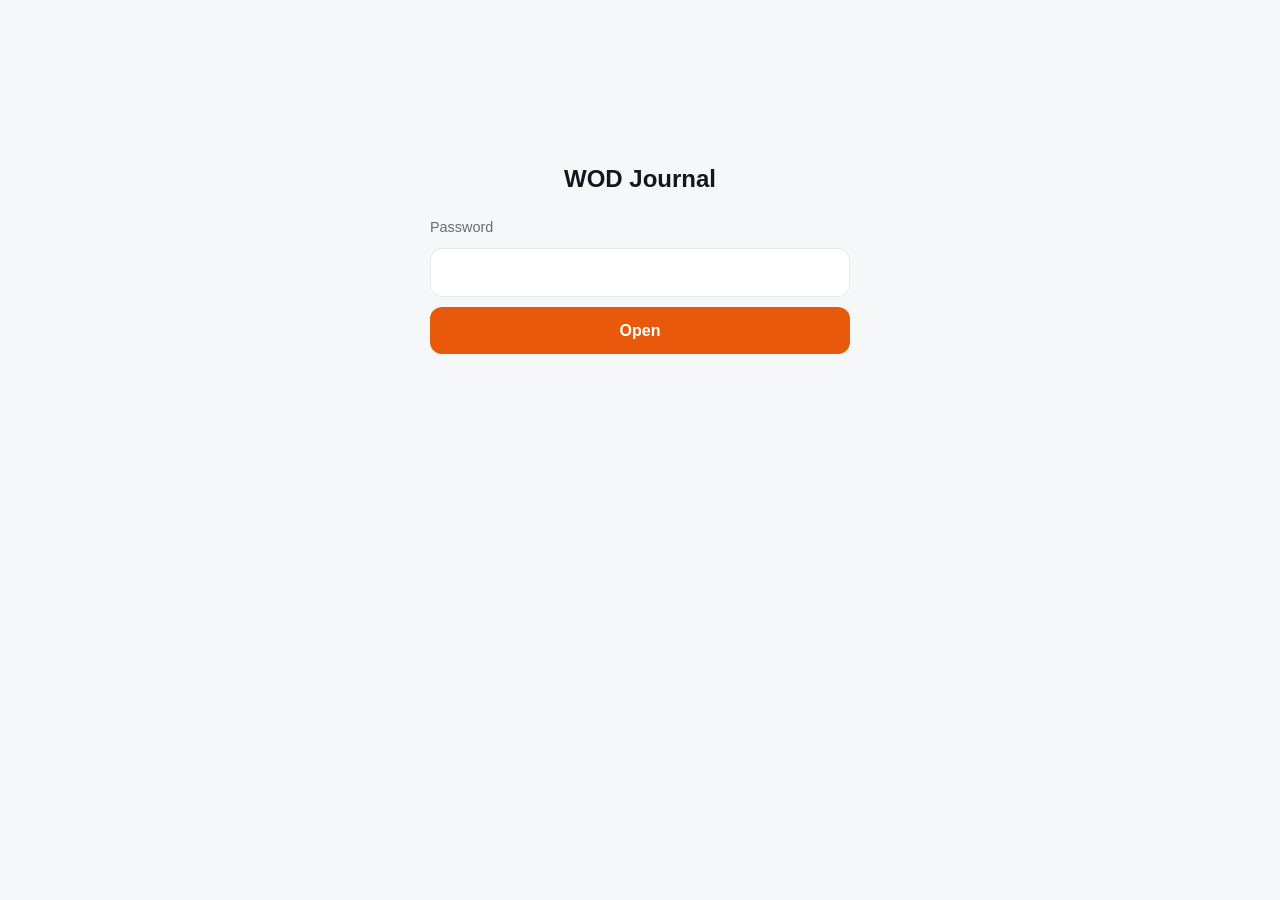
==== index.html @ a9d21684 "Add files via upload" ====
<!doctype html>
<html lang="en">
<head>
<meta charset="utf-8">
<meta name="viewport" content="width=device-width, initial-scale=1, viewport-fit=cover">
<!-- Only this site's own files; no inline code, no outside connections, no forms posting anywhere. -->
<meta http-equiv="Content-Security-Policy"
      content="default-src 'none'; script-src 'self'; style-src 'self'; connect-src 'self'; img-src 'self' data:; manifest-src 'self'; base-uri 'none'; form-action 'none'; upgrade-insecure-requests">
<meta name="referrer" content="no-referrer">
<meta name="robots" content="noindex, nofollow, noarchive, nosnippet">
<meta name="apple-mobile-web-app-capable" content="yes">
<meta name="apple-mobile-web-app-title" content="WOD Journal">
<meta name="theme-color" content="#0f1115">
<title>WOD Journal</title>
<link rel="stylesheet" href="style.css">
<script src="app.js" defer></script>
</head>
<body>
<main id="lock" class="lock">
  <h1>WOD Journal</h1>
  <form id="unlock" autocomplete="on">
    <!-- Lets iPhone Passwords file the password under one name and fill it with Face ID. -->
    <input type="text" name="username" autocomplete="username" value="wod-journal" readonly hidden>
    <label for="password">Password</label>
    <input id="password" name="password" type="password" autocomplete="current-password"
           autocapitalize="off" autocorrect="off" spellcheck="false" required>
    <button type="submit" id="open">Open</button>
    <p id="status" role="status"></p>
  </form>
</main>

<main id="journal" class="journal" hidden>
  <header class="top">
    <h1>WOD Journal</h1>
    <button type="button" id="lockBtn" class="ghost">Lock</button>
  </header>
  <section id="stats" class="stats" aria-label="This month"></section>
  <nav class="tabs" aria-label="Views">
    <button type="button" data-tab="classes" class="tab active">Classes</button>
    <button type="button" data-tab="progress" class="tab">Progress</button>
  </nav>
  <section id="classes"></section>
  <section id="progress" hidden></section>
</main>
</body>
</html>
---- style.css ----
:root {
  --bg: #f6f7f9;
  --card: #ffffff;
  --text: #15171c;
  --muted: #646b78;
  --line: #e4e7ec;
  --accent: #e8590c;
  --accent-soft: #fff1e8;
  --rest: #8a93a3;
  color-scheme: light dark;
}
@media (prefers-color-scheme: dark) {
  :root {
    --bg: #0f1115;
    --card: #181b21;
    --text: #eef0f4;
    --muted: #9aa2b1;
    --line: #2a2f38;
    --accent: #ff8a3d;
    --accent-soft: #2b1d14;
    --rest: #6f7889;
  }
}

* { box-sizing: border-box; }
html, body { margin: 0; }
body {
  background: var(--bg);
  color: var(--text);
  font: 16px/1.45 -apple-system, BlinkMacSystemFont, "Segoe UI", Roboto, sans-serif;
  padding: env(safe-area-inset-top) 16px env(safe-area-inset-bottom);
}
[hidden] { display: none !important; }
h1 { font-size: 1.5rem; margin: 0; }
h2 { font-size: 1rem; margin: 24px 0 8px; color: var(--muted); font-weight: 600; }
button {
  font: inherit; border: 0; border-radius: 12px; padding: 12px 16px;
  background: var(--accent); color: #fff; font-weight: 600;
}
button:disabled { opacity: .6; }
button.ghost { background: transparent; color: var(--accent); padding: 8px 4px; }

.lock { max-width: 420px; margin: 18vh auto 0; display: grid; gap: 20px; text-align: center; }
.lock form { display: grid; gap: 10px; text-align: left; }
.lock label { color: var(--muted); font-size: .9rem; }
.lock input {
  font: inherit; padding: 12px 14px; border-radius: 12px;
  border: 1px solid var(--line); background: var(--card); color: var(--text);
}
#status { min-height: 1.4em; color: var(--muted); margin: 0; text-align: center; }

.journal { max-width: 720px; margin: 0 auto; padding-bottom: 32px; }
.top { display: flex; align-items: center; justify-content: space-between; padding: 16px 0 8px; }

.stats { display: grid; grid-template-columns: repeat(3, 1fr); gap: 8px; }
.stat { background: var(--card); border: 1px solid var(--line); border-radius: 14px; padding: 12px; }
.stat-value { font-size: 1.4rem; font-weight: 700; }
.stat-label { color: var(--muted); font-size: .8rem; }

.tabs { display: flex; gap: 8px; margin: 16px 0 12px; }
.tab { background: var(--card); color: var(--text); border: 1px solid var(--line); padding: 8px 14px; }
.tab.active { background: var(--accent); color: #fff; border-color: var(--accent); }

.card {
  background: var(--card); border: 1px solid var(--line); border-radius: 16px;
  padding: 14px 16px; margin-bottom: 12px;
}
.card-head { list-style: none; cursor: pointer; }
.card-head::-webkit-details-marker { display: none; }
.card-title { font-weight: 700; font-size: 1.05rem; }
.card-meta { color: var(--muted); font-size: .85rem; margin-top: 2px; }

.notes { margin: 12px 0 4px; padding: 10px 12px; background: var(--accent-soft); border-radius: 12px; }
.notes p { margin: 2px 0; font-size: .92rem; overflow-wrap: anywhere; }

.rounds { list-style: none; counter-reset: round; padding: 0; margin: 12px 0 0; }
.round {
  counter-increment: round; display: grid; grid-template-columns: 74px 1fr; gap: 10px;
  padding: 10px 0; border-top: 1px solid var(--line);
}
.round-time::before { content: "Round " counter(round); display: block; font-weight: 600; font-size: .85rem; }
.round-time { color: var(--muted); font-size: .8rem; font-variant-numeric: tabular-nums; }
.sets { list-style: none; padding: 0; margin: 0; }
.set { padding: 2px 0; overflow-wrap: anywhere; }
.set.rest { color: var(--rest); font-size: .85rem; }
.garmin { display: inline-block; margin-top: 10px; color: var(--accent); font-size: .9rem; text-decoration: none; }

.rank, .bars { list-style: none; padding: 0; margin: 0; background: var(--card); border: 1px solid var(--line); border-radius: 14px; }
.rank li, .bars li { display: flex; align-items: center; gap: 10px; padding: 10px 12px; border-top: 1px solid var(--line); }
.rank li:first-child, .bars li:first-child { border-top: 0; }
.rank li span:first-child { flex: 1; }
.num { font-variant-numeric: tabular-nums; font-weight: 600; }
.bars .bar-label { width: 42%; font-size: .9rem; overflow-wrap: anywhere; }
.bars .bar { height: 10px; border-radius: 6px; background: var(--accent); flex: 0 0 auto; max-width: 40%; }
.bars .num { margin-left: auto; }
.empty { color: var(--muted); }
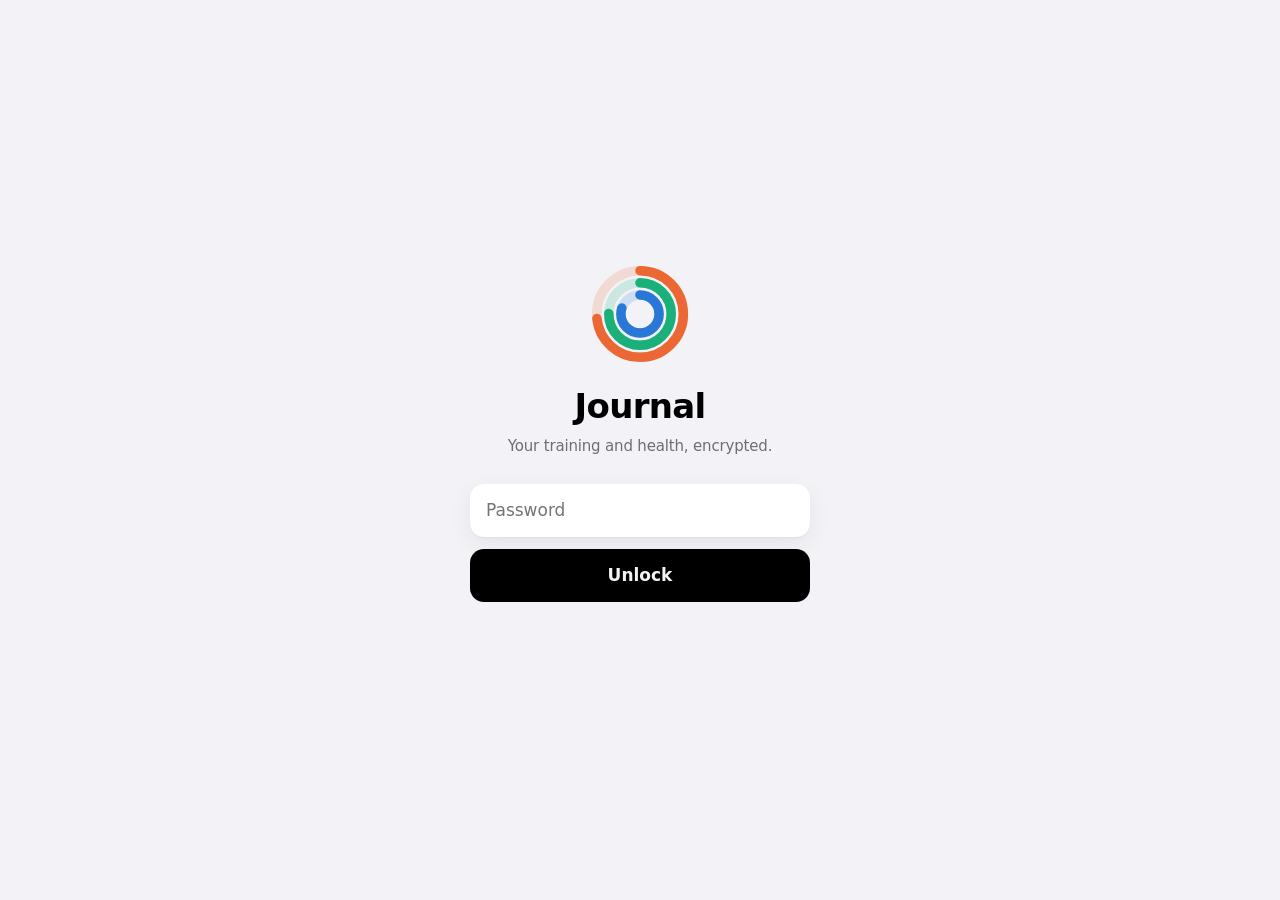
==== commit 533a98ea: "Add files via upload" ====
--- a/index.html
+++ b/index.html
@@ -5,42 +5,66 @@
 <meta name="viewport" content="width=device-width, initial-scale=1, viewport-fit=cover">
 <!-- Only this site's own files; no inline code, no outside connections, no forms posting anywhere. -->
 <meta http-equiv="Content-Security-Policy"
-      content="default-src 'none'; script-src 'self'; style-src 'self'; connect-src 'self'; img-src 'self' data:; manifest-src 'self'; base-uri 'none'; form-action 'none'; upgrade-insecure-requests">
+      content="default-src 'none'; script-src 'self'; style-src 'self'; connect-src 'self'; img-src 'self' data:; base-uri 'none'; form-action 'none'; upgrade-insecure-requests">
 <meta name="referrer" content="no-referrer">
 <meta name="robots" content="noindex, nofollow, noarchive, nosnippet">
 <meta name="apple-mobile-web-app-capable" content="yes">
-<meta name="apple-mobile-web-app-title" content="WOD Journal">
-<meta name="theme-color" content="#0f1115">
-<title>WOD Journal</title>
+<meta name="mobile-web-app-capable" content="yes">
+<meta name="apple-mobile-web-app-status-bar-style" content="black-translucent">
+<meta name="apple-mobile-web-app-title" content="Journal">
+<meta name="theme-color" content="#f2f2f7" media="(prefers-color-scheme: light)">
+<meta name="theme-color" content="#000000" media="(prefers-color-scheme: dark)">
+<title>Journal</title>
 <link rel="stylesheet" href="style.css">
 <script src="app.js" defer></script>
 </head>
 <body>
 <main id="lock" class="lock">
-  <h1>WOD Journal</h1>
+  <svg class="lock-mark" viewBox="0 0 120 120" aria-hidden="true">
+    <circle class="ring-track r1" cx="60" cy="60" r="50"/><circle class="ring r1" cx="60" cy="60" r="50"/>
+    <circle class="ring-track r2" cx="60" cy="60" r="36"/><circle class="ring r2" cx="60" cy="60" r="36"/>
+    <circle class="ring-track r3" cx="60" cy="60" r="22"/><circle class="ring r3" cx="60" cy="60" r="22"/>
+  </svg>
+  <h1>Journal</h1>
+  <p class="lock-sub">Your training and health, encrypted.</p>
   <form id="unlock" autocomplete="on">
     <!-- Lets iPhone Passwords file the password under one name and fill it with Face ID. -->
     <input type="text" name="username" autocomplete="username" value="wod-journal" readonly hidden>
-    <label for="password">Password</label>
-    <input id="password" name="password" type="password" autocomplete="current-password"
-           autocapitalize="off" autocorrect="off" spellcheck="false" required>
-    <button type="submit" id="open">Open</button>
+    <input id="password" name="password" type="password" autocomplete="current-password" placeholder="Password"
+           aria-label="Password" autocapitalize="off" autocorrect="off" spellcheck="false" required>
+    <button type="submit" id="open">Unlock</button>
     <p id="status" role="status"></p>
   </form>
 </main>
 
-<main id="journal" class="journal" hidden>
-  <header class="top">
-    <h1>WOD Journal</h1>
-    <button type="button" id="lockBtn" class="ghost">Lock</button>
+<div id="app" class="app" hidden>
+  <header class="bar">
+    <span id="barTitle" class="bar-title">Today</span>
+    <button type="button" id="lockBtn" class="link">Lock</button>
   </header>
-  <section id="stats" class="stats" aria-label="This month"></section>
-  <nav class="tabs" aria-label="Views">
-    <button type="button" data-tab="classes" class="tab active">Classes</button>
-    <button type="button" data-tab="progress" class="tab">Progress</button>
+  <section id="view-today" class="view" data-title="Today"></section>
+  <section id="view-activity" class="view" data-title="Activity" hidden></section>
+  <section id="view-sleep" class="view" data-title="Sleep" hidden></section>
+  <section id="view-trends" class="view" data-title="Trends" hidden></section>
+
+  <nav class="tabbar" aria-label="Sections">
+    <button type="button" class="tab active" data-view="today" aria-label="Today">
+      <svg viewBox="0 0 24 24" aria-hidden="true"><circle cx="12" cy="12" r="9"/><circle cx="12" cy="12" r="5"/></svg>
+      <span>Today</span>
+    </button>
+    <button type="button" class="tab" data-view="activity" aria-label="Activity">
+      <svg viewBox="0 0 24 24" aria-hidden="true"><path d="M3 12h4l2-6 4 12 2-6h6"/></svg>
+      <span>Activity</span>
+    </button>
+    <button type="button" class="tab" data-view="sleep" aria-label="Sleep">
+      <svg viewBox="0 0 24 24" aria-hidden="true"><path d="M20 14.5A8 8 0 0 1 9.5 4a8 8 0 1 0 10.5 10.5z"/></svg>
+      <span>Sleep</span>
+    </button>
+    <button type="button" class="tab" data-view="trends" aria-label="Trends">
+      <svg viewBox="0 0 24 24" aria-hidden="true"><path d="M4 20V10M10 20V4M16 20v-7M22 20H2"/></svg>
+      <span>Trends</span>
+    </button>
   </nav>
-  <section id="classes"></section>
-  <section id="progress" hidden></section>
-</main>
+</div>
 </body>
 </html>
--- a/style.css
+++ b/style.css
@@ -1,96 +1,198 @@
+/* Journal: iOS-style surfaces; chart colors from the validated categorical palette. */
 :root {
-  --bg: #f6f7f9;
+  color-scheme: light dark;
+  --bg: #f2f2f7;
   --card: #ffffff;
-  --text: #15171c;
-  --muted: #646b78;
-  --line: #e4e7ec;
-  --accent: #e8590c;
-  --accent-soft: #fff1e8;
-  --rest: #8a93a3;
-  color-scheme: light dark;
+  --card-2: #f7f7fa;
+  --text: #000000;
+  --text-2: #3c3c43;
+  --muted: #6e6e73;
+  --hair: rgba(60, 60, 67, 0.14);
+  --grid: rgba(60, 60, 67, 0.10);
+  --bar-bg: rgba(249, 249, 251, 0.78);
+  --tint: #2a78d6;
+  --shadow: 0 1px 2px rgba(0,0,0,.04), 0 8px 24px rgba(0,0,0,.06);
+  /* categorical slots 1-4 (light) */
+  --s1: #2a78d6; --s2: #eb6834; --s3: #1baf7a; --s4: #eda100;
+  /* status */
+  --good: #0ca30c; --warning: #fab219; --serious: #ec835a; --critical: #d03b3b;
 }
 @media (prefers-color-scheme: dark) {
   :root {
-    --bg: #0f1115;
-    --card: #181b21;
-    --text: #eef0f4;
-    --muted: #9aa2b1;
-    --line: #2a2f38;
-    --accent: #ff8a3d;
-    --accent-soft: #2b1d14;
-    --rest: #6f7889;
+    --bg: #000000;
+    --card: #1c1c1e;
+    --card-2: #2c2c2e;
+    --text: #ffffff;
+    --text-2: #ebebf5;
+    --muted: #98989f;
+    --hair: rgba(84, 84, 88, 0.55);
+    --grid: rgba(84, 84, 88, 0.45);
+    --bar-bg: rgba(22, 22, 24, 0.72);
+    --tint: #3987e5;
+    --shadow: none;
+    --s1: #3987e5; --s2: #d95926; --s3: #199e70; --s4: #c98500;
   }
 }
 
-* { box-sizing: border-box; }
+* { box-sizing: border-box; -webkit-tap-highlight-color: transparent; }
 html, body { margin: 0; }
 body {
   background: var(--bg);
   color: var(--text);
-  font: 16px/1.45 -apple-system, BlinkMacSystemFont, "Segoe UI", Roboto, sans-serif;
-  padding: env(safe-area-inset-top) 16px env(safe-area-inset-bottom);
+  font: 17px/1.35 -apple-system, BlinkMacSystemFont, "SF Pro Text", "Helvetica Neue", system-ui, sans-serif;
+  -webkit-font-smoothing: antialiased;
+  letter-spacing: -0.01em;
 }
 [hidden] { display: none !important; }
-h1 { font-size: 1.5rem; margin: 0; }
-h2 { font-size: 1rem; margin: 24px 0 8px; color: var(--muted); font-weight: 600; }
-button {
-  font: inherit; border: 0; border-radius: 12px; padding: 12px 16px;
-  background: var(--accent); color: #fff; font-weight: 600;
+button { font: inherit; cursor: pointer; }
+.num, .stat-value, .hero-value { font-variant-numeric: tabular-nums; }
+
+/* ---------- lock ---------- */
+.lock {
+  min-height: 100dvh; display: flex; flex-direction: column; align-items: center; justify-content: center;
+  padding: 24px 24px calc(24px + env(safe-area-inset-bottom)); text-align: center;
 }
-button:disabled { opacity: .6; }
-button.ghost { background: transparent; color: var(--accent); padding: 8px 4px; }
+.lock-mark { width: 104px; height: 104px; margin-bottom: 18px; transform: rotate(-90deg); }
+.ring-track, .ring { fill: none; stroke-width: 11; stroke-linecap: round; }
+.ring-track { opacity: .18; }
+.r1 { stroke: var(--s2); } .r2 { stroke: var(--s3); } .r3 { stroke: var(--s1); }
+.lock .ring.r1 { stroke-dasharray: 230 400; }
+.lock .ring.r2 { stroke-dasharray: 170 400; }
+.lock .ring.r3 { stroke-dasharray: 110 400; }
+.lock h1 { font-size: 34px; font-weight: 700; letter-spacing: -0.02em; margin: 0; }
+.lock-sub { color: var(--muted); margin: 6px 0 28px; font-size: 15px; }
+.lock form { width: 100%; max-width: 340px; display: grid; gap: 12px; }
+.lock input {
+  font: inherit; padding: 15px 16px; border-radius: 14px; border: 0;
+  background: var(--card); color: var(--text); box-shadow: var(--shadow);
+}
+.lock input:focus { outline: 2px solid var(--tint); outline-offset: 0; }
+#open {
+  border: 0; border-radius: 14px; padding: 15px; font-weight: 600;
+  background: var(--text); color: var(--bg);
+}
+#open:disabled { opacity: .55; }
+#status { min-height: 1.3em; color: var(--muted); font-size: 15px; margin: 4px 0 0; }
 
-.lock { max-width: 420px; margin: 18vh auto 0; display: grid; gap: 20px; text-align: center; }
-.lock form { display: grid; gap: 10px; text-align: left; }
-.lock label { color: var(--muted); font-size: .9rem; }
-.lock input {
-  font: inherit; padding: 12px 14px; border-radius: 12px;
-  border: 1px solid var(--line); background: var(--card); color: var(--text);
+/* ---------- app frame ---------- */
+.app { max-width: 720px; margin: 0 auto; padding: 0 16px calc(96px + env(safe-area-inset-bottom)); }
+.bar {
+  position: sticky; top: 0; z-index: 5; margin: 0 -16px; padding: calc(10px + env(safe-area-inset-top)) 16px 10px;
+  display: flex; justify-content: space-between; align-items: center;
+  background: var(--bar-bg); -webkit-backdrop-filter: saturate(180%) blur(20px); backdrop-filter: saturate(180%) blur(20px);
+  border-bottom: 0.5px solid var(--hair);
 }
-#status { min-height: 1.4em; color: var(--muted); margin: 0; text-align: center; }
+.bar-title { font-weight: 600; font-size: 17px; }
+.link { background: none; border: 0; color: var(--tint); padding: 4px 0; font-size: 17px; }
+.view { animation: fade .22s ease; }
+@keyframes fade { from { opacity: 0; transform: translateY(4px); } to { opacity: 1; transform: none; } }
+.large-title { font-size: 34px; font-weight: 700; letter-spacing: -0.022em; margin: 14px 0 2px; }
+.eyebrow { color: var(--muted); font-size: 15px; margin: 0 0 14px; }
+.section-title { font-size: 22px; font-weight: 700; letter-spacing: -0.015em; margin: 26px 0 10px; }
 
-.journal { max-width: 720px; margin: 0 auto; padding-bottom: 32px; }
-.top { display: flex; align-items: center; justify-content: space-between; padding: 16px 0 8px; }
+.tabbar {
+  position: fixed; left: 0; right: 0; bottom: 0; z-index: 6; display: flex; justify-content: space-around;
+  padding: 6px 8px calc(6px + env(safe-area-inset-bottom));
+  background: var(--bar-bg); -webkit-backdrop-filter: saturate(180%) blur(20px); backdrop-filter: saturate(180%) blur(20px);
+  border-top: 0.5px solid var(--hair);
+}
+.tab {
+  flex: 1; max-width: 120px; background: none; border: 0; color: var(--muted);
+  display: flex; flex-direction: column; align-items: center; gap: 2px; padding: 4px 0; font-size: 10.5px; font-weight: 500;
+}
+.tab svg { width: 26px; height: 26px; fill: none; stroke: currentColor; stroke-width: 1.8; stroke-linecap: round; stroke-linejoin: round; }
+.tab.active { color: var(--tint); }
 
-.stats { display: grid; grid-template-columns: repeat(3, 1fr); gap: 8px; }
-.stat { background: var(--card); border: 1px solid var(--line); border-radius: 14px; padding: 12px; }
-.stat-value { font-size: 1.4rem; font-weight: 700; }
-.stat-label { color: var(--muted); font-size: .8rem; }
+/* ---------- cards & tiles ---------- */
+.card { background: var(--card); border-radius: 22px; padding: 16px; box-shadow: var(--shadow); margin-bottom: 12px; position: relative; }
+.grid2 { display: grid; grid-template-columns: 1fr 1fr; gap: 12px; }
+.grid2 .card { margin: 0; }
+.tile-label { font-size: 13px; font-weight: 600; color: var(--muted); text-transform: uppercase; letter-spacing: .02em; }
+.stat-value { font-size: 30px; font-weight: 700; letter-spacing: -0.02em; margin-top: 6px; line-height: 1.1; }
+.stat-value small { font-size: 15px; font-weight: 600; color: var(--muted); margin-left: 2px; letter-spacing: 0; }
+.stat-sub { font-size: 13px; color: var(--muted); margin-top: 4px; }
+.status { display: inline-flex; align-items: center; gap: 6px; font-size: 13px; font-weight: 600; margin-top: 6px; color: var(--text-2); }
+.status::before { content: ""; width: 8px; height: 8px; border-radius: 50%; background: var(--dot, var(--muted)); }
+.status.good { --dot: var(--good); } .status.warning { --dot: var(--warning); }
+.status.serious { --dot: var(--serious); } .status.critical { --dot: var(--critical); }
+.empty { color: var(--muted); font-size: 15px; }
 
-.tabs { display: flex; gap: 8px; margin: 16px 0 12px; }
-.tab { background: var(--card); color: var(--text); border: 1px solid var(--line); padding: 8px 14px; }
-.tab.active { background: var(--accent); color: #fff; border-color: var(--accent); }
+/* rings */
+.rings { display: flex; align-items: center; gap: 18px; }
+.rings svg { width: 132px; height: 132px; flex: 0 0 auto; transform: rotate(-90deg); }
+.rings .ring-track, .rings .ring { stroke-width: 13; }
+.rings .ring { transition: stroke-dasharray .8s cubic-bezier(.2,.8,.2,1); }
+.ring-legend { display: grid; gap: 10px; }
+.ring-row .tile-label { display: flex; align-items: center; gap: 6px; }
+.ring-row .tile-label::before { content: ""; width: 8px; height: 8px; border-radius: 50%; background: var(--c); }
+.ring-row.c1 { --c: var(--s2); } .ring-row.c2 { --c: var(--s3); } .ring-row.c3 { --c: var(--s1); }
+.ring-row .num { font-size: 20px; font-weight: 700; }
+.ring-row .of { color: var(--muted); font-size: 14px; font-weight: 500; }
 
-.card {
-  background: var(--card); border: 1px solid var(--line); border-radius: 16px;
-  padding: 14px 16px; margin-bottom: 12px;
+/* stage bar */
+.stagebar { display: flex; gap: 2px; height: 10px; border-radius: 6px; overflow: hidden; margin-top: 10px; }
+.stagebar span { display: block; height: 100%; }
+.k1 { background: var(--s1); } .k2 { background: var(--s2); } .k3 { background: var(--s3); } .k4 { background: var(--s4); }
+.legend { display: flex; flex-wrap: wrap; gap: 6px 14px; margin-top: 10px; font-size: 13px; color: var(--text-2); }
+.legend span { display: inline-flex; align-items: center; gap: 6px; }
+.legend i { width: 10px; height: 10px; border-radius: 3px; display: inline-block; }
+
+/* ---------- activity ---------- */
+.chips { display: flex; gap: 8px; overflow-x: auto; padding: 2px 0 6px; margin: 0 -16px 6px; padding-left: 16px; scrollbar-width: none; }
+.chips::-webkit-scrollbar { display: none; }
+.chip { border: 0; background: var(--card); color: var(--text); padding: 8px 14px; border-radius: 999px; font-size: 15px; font-weight: 500; white-space: nowrap; box-shadow: var(--shadow); }
+.chip.on { background: var(--text); color: var(--bg); }
+.day-head { font-size: 13px; font-weight: 600; color: var(--muted); text-transform: uppercase; letter-spacing: .02em; margin: 18px 4px 8px; }
+.act { padding: 0; overflow: hidden; }
+.act summary { list-style: none; display: flex; gap: 12px; align-items: center; padding: 14px 16px; cursor: pointer; }
+.act summary::-webkit-details-marker { display: none; }
+.badge { width: 42px; height: 42px; border-radius: 12px; display: grid; place-items: center; flex: 0 0 auto; }
+.badge svg { width: 24px; height: 24px; fill: none; stroke: #fff; stroke-width: 2; stroke-linecap: round; stroke-linejoin: round; }
+.g1 { background: var(--s1); } .g2 { background: var(--s2); } .g3 { background: var(--s3); } .g4 { background: var(--s4); }
+.act-main { flex: 1; min-width: 0; }
+.act-title { font-weight: 600; white-space: nowrap; overflow: hidden; text-overflow: ellipsis; }
+.act-meta { font-size: 14px; color: var(--muted); margin-top: 1px; }
+.chev { color: var(--muted); transition: transform .2s; font-size: 20px; line-height: 1; }
+.act[open] .chev { transform: rotate(90deg); }
+.act-body { padding: 0 16px 16px; }
+.kv { display: grid; grid-template-columns: repeat(3, 1fr); gap: 1px; background: var(--hair); border-radius: 14px; overflow: hidden; }
+.kv div { background: var(--card-2); padding: 10px 12px; }
+.kv b { display: block; font-size: 17px; font-variant-numeric: tabular-nums; }
+.kv span { font-size: 12px; color: var(--muted); }
+.notes { margin: 12px 0 0; padding: 12px 14px; background: var(--card-2); border-radius: 14px; font-size: 15px; }
+.notes p { margin: 3px 0; overflow-wrap: anywhere; }
+.rounds { list-style: none; margin: 12px 0 0; padding: 0; counter-reset: rd; }
+.round { counter-increment: rd; display: grid; grid-template-columns: 70px 1fr; gap: 10px; padding: 10px 0; border-top: 0.5px solid var(--hair); }
+.round-time { font-size: 13px; color: var(--muted); font-variant-numeric: tabular-nums; }
+.round-time::before { content: "Round " counter(rd); display: block; color: var(--text); font-weight: 600; }
+.sets { list-style: none; padding: 0; margin: 0; }
+.set { padding: 2px 0; font-size: 15px; display: flex; justify-content: space-between; gap: 8px; }
+.set .amt { font-variant-numeric: tabular-nums; color: var(--text-2); font-weight: 600; white-space: nowrap; }
+.set.rest { color: var(--muted); font-size: 13px; }
+.garmin { display: inline-block; margin-top: 12px; color: var(--tint); font-size: 15px; text-decoration: none; }
+
+/* ---------- charts ---------- */
+.seg { display: flex; background: var(--card-2); border-radius: 10px; padding: 2px; margin: 4px 0 14px; }
+.seg button { flex: 1; border: 0; background: none; color: var(--text); padding: 7px 0; border-radius: 8px; font-size: 14px; font-weight: 500; }
+.seg button.on { background: var(--card); box-shadow: 0 1px 3px rgba(0,0,0,.12); font-weight: 600; }
+.chart-head { display: flex; justify-content: space-between; align-items: baseline; gap: 8px; }
+.chart-title { font-size: 17px; font-weight: 600; }
+.chart-sum { font-size: 13px; color: var(--muted); text-align: right; }
+.chart-sum b { color: var(--text); font-size: 17px; font-variant-numeric: tabular-nums; }
+.chart { position: relative; margin-top: 8px; touch-action: pan-y; }
+.chart svg { width: 100%; height: auto; display: block; overflow: visible; }
+.gridline { stroke: var(--grid); stroke-width: 1; }
+.goalline { stroke: var(--muted); stroke-width: 1; stroke-dasharray: 3 3; }
+.axis { fill: var(--muted); font-size: 10px; }
+.fill1 { fill: var(--s1); } .fill2 { fill: var(--s2); } .fill3 { fill: var(--s3); } .fill4 { fill: var(--s4); }
+.line1 { stroke: var(--s1); } .line2 { stroke: var(--s2); } .line3 { stroke: var(--s3); } .line4 { stroke: var(--s4); }
+.line { fill: none; stroke-width: 2; stroke-linejoin: round; stroke-linecap: round; }
+.dot { stroke: var(--card); stroke-width: 2; }
+.cursor { stroke: var(--muted); stroke-width: 1; }
+.dim { opacity: .35; }
+.tip {
+  position: absolute; top: -6px; transform: translate(-50%, -100%); pointer-events: none; white-space: nowrap;
+  background: var(--card-2); color: var(--text); border-radius: 10px; padding: 6px 10px; font-size: 13px;
+  box-shadow: 0 4px 16px rgba(0,0,0,.18);
 }
-.card-head { list-style: none; cursor: pointer; }
-.card-head::-webkit-details-marker { display: none; }
-.card-title { font-weight: 700; font-size: 1.05rem; }
-.card-meta { color: var(--muted); font-size: .85rem; margin-top: 2px; }
-
-.notes { margin: 12px 0 4px; padding: 10px 12px; background: var(--accent-soft); border-radius: 12px; }
-.notes p { margin: 2px 0; font-size: .92rem; overflow-wrap: anywhere; }
-
-.rounds { list-style: none; counter-reset: round; padding: 0; margin: 12px 0 0; }
-.round {
-  counter-increment: round; display: grid; grid-template-columns: 74px 1fr; gap: 10px;
-  padding: 10px 0; border-top: 1px solid var(--line);
-}
-.round-time::before { content: "Round " counter(round); display: block; font-weight: 600; font-size: .85rem; }
-.round-time { color: var(--muted); font-size: .8rem; font-variant-numeric: tabular-nums; }
-.sets { list-style: none; padding: 0; margin: 0; }
-.set { padding: 2px 0; overflow-wrap: anywhere; }
-.set.rest { color: var(--rest); font-size: .85rem; }
-.garmin { display: inline-block; margin-top: 10px; color: var(--accent); font-size: .9rem; text-decoration: none; }
-
-.rank, .bars { list-style: none; padding: 0; margin: 0; background: var(--card); border: 1px solid var(--line); border-radius: 14px; }
-.rank li, .bars li { display: flex; align-items: center; gap: 10px; padding: 10px 12px; border-top: 1px solid var(--line); }
-.rank li:first-child, .bars li:first-child { border-top: 0; }
-.rank li span:first-child { flex: 1; }
-.num { font-variant-numeric: tabular-nums; font-weight: 600; }
-.bars .bar-label { width: 42%; font-size: .9rem; overflow-wrap: anywhere; }
-.bars .bar { height: 10px; border-radius: 6px; background: var(--accent); flex: 0 0 auto; max-width: 40%; }
-.bars .num { margin-left: auto; }
-.empty { color: var(--muted); }
+.tip b { font-variant-numeric: tabular-nums; }
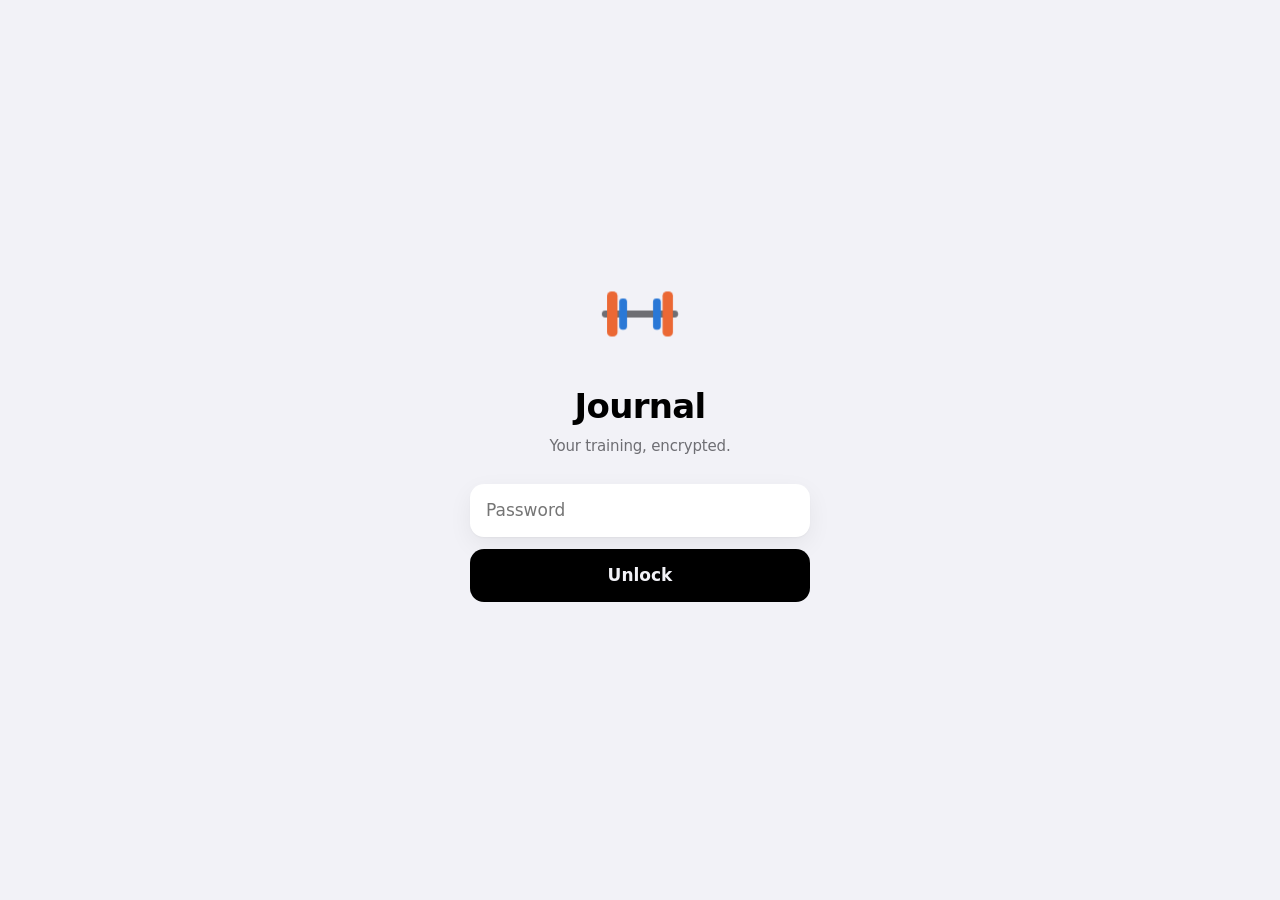
==== commit bed623f9: "Training-focused journal, Sunday-Saturday weeks" ====
--- a/index.html
+++ b/index.html
@@ -21,12 +21,14 @@
 <body>
 <main id="lock" class="lock">
   <svg class="lock-mark" viewBox="0 0 120 120" aria-hidden="true">
-    <circle class="ring-track r1" cx="60" cy="60" r="50"/><circle class="ring r1" cx="60" cy="60" r="50"/>
-    <circle class="ring-track r2" cx="60" cy="60" r="36"/><circle class="ring r2" cx="60" cy="60" r="36"/>
-    <circle class="ring-track r3" cx="60" cy="60" r="22"/><circle class="ring r3" cx="60" cy="60" r="22"/>
+    <rect class="bar" x="16" y="56" width="88" height="8" rx="4"/>
+    <rect class="plate p1" x="22" y="34" width="12" height="52" rx="5"/>
+    <rect class="plate p2" x="36" y="42" width="9" height="36" rx="4"/>
+    <rect class="plate p1" x="86" y="34" width="12" height="52" rx="5"/>
+    <rect class="plate p2" x="75" y="42" width="9" height="36" rx="4"/>
   </svg>
   <h1>Journal</h1>
-  <p class="lock-sub">Your training and health, encrypted.</p>
+  <p class="lock-sub">Your training, encrypted.</p>
   <form id="unlock" autocomplete="on">
     <!-- Lets iPhone Passwords file the password under one name and fill it with Face ID. -->
     <input type="text" name="username" autocomplete="username" value="wod-journal" readonly hidden>
@@ -39,31 +41,42 @@
 
 <div id="app" class="app" hidden>
   <header class="bar">
-    <span id="barTitle" class="bar-title">Today</span>
-    <button type="button" id="lockBtn" class="link">Lock</button>
+    <span id="barTitle" class="bar-title">Home</span>
+    <span class="bar-actions">
+      <span id="syncState" class="pill" role="status" hidden></span>
+      <button type="button" id="syncBtn" class="icon-btn" aria-label="Sync with Garmin">
+        <svg viewBox="0 0 24 24" aria-hidden="true"><path d="M20 12a8 8 0 0 1-14.3 4.9M4 12a8 8 0 0 1 14.3-4.9"/><path d="M18.5 3v4.5H14M5.5 21v-4.5H10"/></svg>
+      </button>
+      <button type="button" id="lockBtn" class="link">Lock</button>
+    </span>
   </header>
-  <section id="view-today" class="view" data-title="Today"></section>
-  <section id="view-activity" class="view" data-title="Activity" hidden></section>
+  <section id="view-home" class="view" data-title="Home"></section>
+  <section id="view-activity" class="view" data-title="Workouts" hidden></section>
+  <section id="view-trends" class="view" data-title="Progress" hidden></section>
+  <section id="view-coach" class="view" data-title="Coach" hidden></section>
   <section id="view-sleep" class="view" data-title="Sleep" hidden></section>
-  <section id="view-trends" class="view" data-title="Trends" hidden></section>
 
   <nav class="tabbar" aria-label="Sections">
-    <button type="button" class="tab active" data-view="today" aria-label="Today">
-      <svg viewBox="0 0 24 24" aria-hidden="true"><circle cx="12" cy="12" r="9"/><circle cx="12" cy="12" r="5"/></svg>
-      <span>Today</span>
+    <button type="button" class="tab active" data-view="home" aria-label="Home">
+      <svg viewBox="0 0 24 24" aria-hidden="true"><path d="M4 10.5L12 4l8 6.5V20h-5v-6H9v6H4z"/></svg>
+      <span>Home</span>
     </button>
-    <button type="button" class="tab" data-view="activity" aria-label="Activity">
-      <svg viewBox="0 0 24 24" aria-hidden="true"><path d="M3 12h4l2-6 4 12 2-6h6"/></svg>
-      <span>Activity</span>
+    <button type="button" class="tab" data-view="activity" aria-label="Workouts">
+      <svg viewBox="0 0 24 24" aria-hidden="true"><path d="M6.5 7v10M17.5 7v10M3.5 9.5v5M20.5 9.5v5M6.5 12h11"/></svg>
+      <span>Workouts</span>
+    </button>
+    <button type="button" class="tab" data-view="trends" aria-label="Progress">
+      <svg viewBox="0 0 24 24" aria-hidden="true"><path d="M4 20V10M10 20V4M16 20v-7M22 20H2"/></svg>
+      <span>Progress</span>
+    </button>
+    <button type="button" class="tab" data-view="coach" aria-label="Coach">
+      <svg viewBox="0 0 24 24" aria-hidden="true"><path d="M4 5h16v11H9l-5 4z"/><path d="M8 9.5h8M8 12.5h5"/></svg>
+      <span>Coach</span>
     </button>
     <button type="button" class="tab" data-view="sleep" aria-label="Sleep">
       <svg viewBox="0 0 24 24" aria-hidden="true"><path d="M20 14.5A8 8 0 0 1 9.5 4a8 8 0 1 0 10.5 10.5z"/></svg>
       <span>Sleep</span>
     </button>
-    <button type="button" class="tab" data-view="trends" aria-label="Trends">
-      <svg viewBox="0 0 24 24" aria-hidden="true"><path d="M4 20V10M10 20V4M16 20v-7M22 20H2"/></svg>
-      <span>Trends</span>
-    </button>
   </nav>
 </div>
 </body>
--- a/style.css
+++ b/style.css
@@ -83,6 +83,60 @@
   border-bottom: 0.5px solid var(--hair);
 }
 .bar-title { font-weight: 600; font-size: 17px; }
+.bar-actions { display: flex; align-items: center; gap: 14px; }
+.icon-btn { background: none; border: 0; padding: 2px; color: var(--tint); display: grid; place-items: center; }
+.icon-btn svg { width: 22px; height: 22px; fill: none; stroke: currentColor; stroke-width: 1.9; stroke-linecap: round; stroke-linejoin: round; }
+.pill { font-size: 12px; font-weight: 600; color: var(--muted); background: var(--card-2); padding: 3px 9px; border-radius: 999px; }
+
+/* coach */
+.coach-chip { display: block; width: 100%; text-align: left; border: 0; color: var(--text); font: inherit; }
+.coach-top { display: flex; justify-content: space-between; align-items: center; gap: 8px; }
+.coach-top .status { margin-top: 0; }
+.coach-headline { font-size: 17px; font-weight: 600; margin-top: 8px; line-height: 1.3; }
+.coach-big { font-size: 20px; font-weight: 700; letter-spacing: -0.015em; margin-top: 8px; line-height: 1.25; }
+.coach-sub { font-size: 13px; font-weight: 600; color: var(--muted); text-transform: uppercase; letter-spacing: .02em; margin-top: 14px; }
+.coach-plan { margin-top: 12px; padding: 10px 12px; background: var(--card-2); border-radius: 12px; font-size: 15px; }
+.bullets { margin: 8px 0 0; padding-left: 18px; font-size: 15px; }
+.bullets li { margin: 4px 0; }
+
+/* lock mark: barbell */
+.lock-mark .bar { fill: var(--muted); }
+.lock-mark .p1 { fill: var(--s2); }
+.lock-mark .p2 { fill: var(--s1); }
+.lock-mark { transform: none; }
+
+/* this week */
+.kv.kv4 { grid-template-columns: repeat(2, 1fr); margin-top: 10px; }
+.kv.kv4 em { display: block; font-style: normal; font-size: 12px; color: var(--muted); margin-top: 2px; }
+.weekstrip { display: grid; grid-template-columns: repeat(7, 1fr); gap: 6px; margin-top: 14px; }
+.wday { display: flex; flex-direction: column; align-items: center; gap: 6px; padding: 8px 0; border-radius: 12px; background: var(--card-2); }
+.wday.now { outline: 1.5px solid var(--tint); }
+.wday-name { font-size: 12px; color: var(--muted); font-weight: 600; }
+.wdots { display: flex; flex-wrap: wrap; justify-content: center; gap: 3px; min-height: 10px; max-width: 34px; }
+.wdots i { width: 9px; height: 9px; border-radius: 50%; display: block; }
+.wdots i.g1 { background: var(--s1); } .wdots i.g2 { background: var(--s2); }
+.wdots i.g3 { background: var(--s3); } .wdots i.g4 { background: var(--s4); }
+
+/* recovery row */
+.recovery { display: grid; grid-template-columns: repeat(3, 1fr); gap: 8px; width: 100%; border: 0; text-align: left; color: var(--text); font: inherit; }
+.recovery > div { display: flex; flex-direction: column; gap: 3px; }
+.recovery b { font-size: 20px; font-weight: 700; font-variant-numeric: tabular-nums; }
+.recovery .status { margin-top: 0; font-size: 12px; }
+
+/* most trained movements */
+.hbars { display: grid; gap: 10px; margin-top: 12px; }
+.hbar { display: grid; grid-template-columns: 40% 1fr auto; align-items: center; gap: 10px; font-size: 14px; }
+.hbar-label { overflow: hidden; text-overflow: ellipsis; white-space: nowrap; }
+.hbar-track { height: 10px; background: var(--card-2); border-radius: 6px; overflow: hidden; }
+.hbar-fill { display: block; height: 100%; background: var(--s1); border-radius: 6px; }
+.hbar-num { font-variant-numeric: tabular-nums; font-weight: 600; white-space: nowrap; }
+
+/* records */
+.records { padding: 4px 16px; }
+.record { display: flex; justify-content: space-between; align-items: center; gap: 10px; padding: 11px 0; border-top: 0.5px solid var(--hair); }
+.record:first-child { border-top: 0; }
+.record-label { font-weight: 600; }
+.record-value { font-size: 20px; font-weight: 700; font-variant-numeric: tabular-nums; white-space: nowrap; }
 .link { background: none; border: 0; color: var(--tint); padding: 4px 0; font-size: 17px; }
 .view { animation: fade .22s ease; }
 @keyframes fade { from { opacity: 0; transform: translateY(4px); } to { opacity: 1; transform: none; } }
@@ -105,7 +159,8 @@
 
 /* ---------- cards & tiles ---------- */
 .card { background: var(--card); border-radius: 22px; padding: 16px; box-shadow: var(--shadow); margin-bottom: 12px; position: relative; }
-.grid2 { display: grid; grid-template-columns: 1fr 1fr; gap: 12px; }
+.grid2 { display: grid; grid-template-columns: 1fr 1fr; gap: 12px; margin-bottom: 12px; }
+.card .grid2 { margin-bottom: 0; }
 .grid2 .card { margin: 0; }
 .tile-label { font-size: 13px; font-weight: 600; color: var(--muted); text-transform: uppercase; letter-spacing: .02em; }
 .stat-value { font-size: 30px; font-weight: 700; letter-spacing: -0.02em; margin-top: 6px; line-height: 1.1; }
